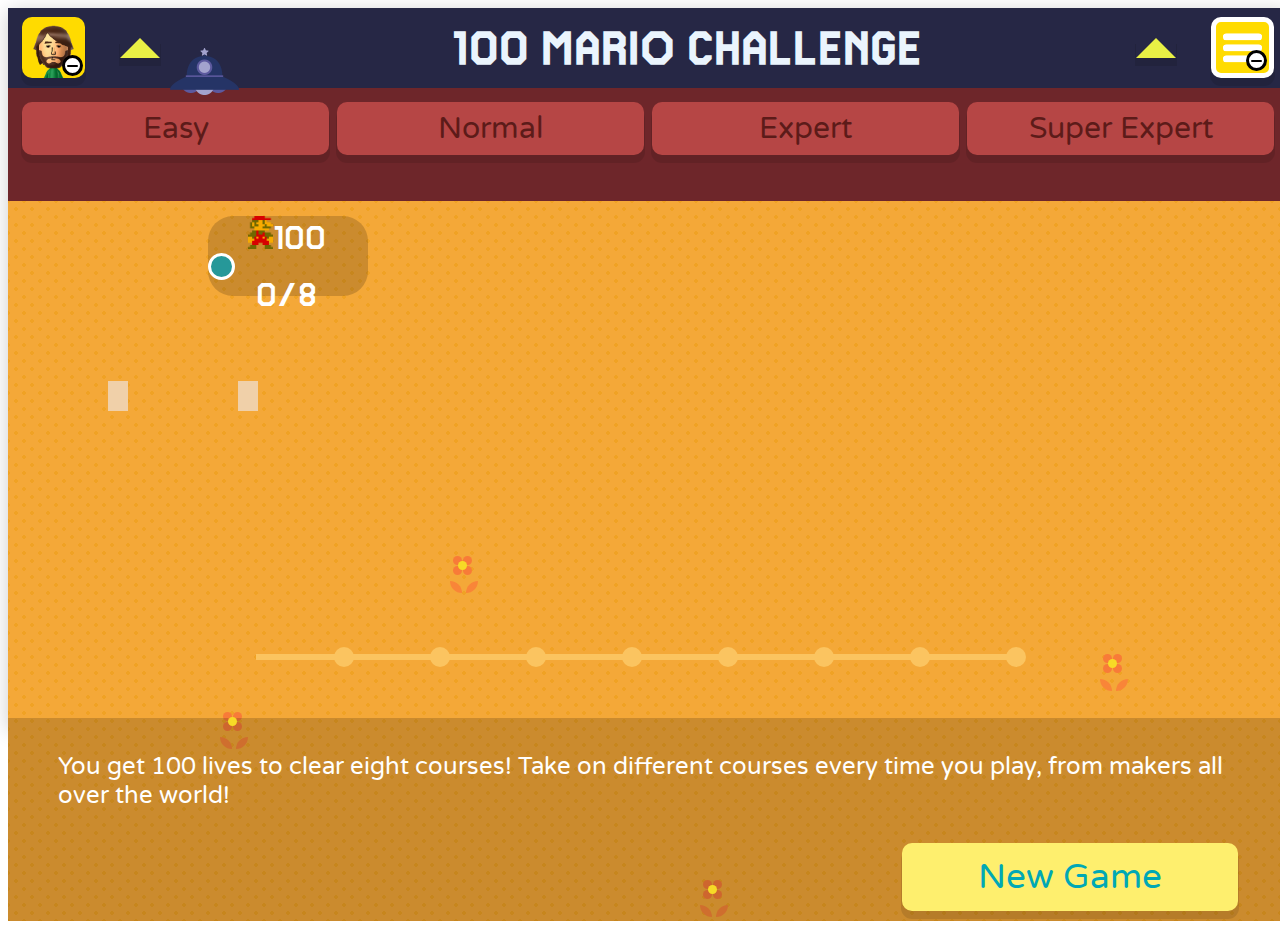
==== index.html @ fe3f192d "First commit" ====
<!DOCTYPE html>
<html>
  <head>
    <meta charset="utf-8">
    <title>100 Mario Challenge</title>
    <link rel="stylesheet" href="css/main.min.css" media="screen">
    <link rel="shortcut icon" href="img/favicon.png">
  </head>
  <body>

    <div class="artboard">

      <header>
        <div class="btn btn--profile">
          <img src="img/mii.png" alt="mii" />
          <div class="circle">
            <div class="line line--short"></div>
          </div>
        </div>
        <div class="arrow-up arrow-up--left"></div>
        <div class="ufo--outer">
          <div class="ufo"></div>
        </div>
        <!-- <img class="ufo" src="img/ufo.png" alt="UFO" /> -->
        <h1>100 Mario Challenge</h1>

        <div class="btn btn--menu">
          <div class="hamburger">
            <div class="line"></div>
            <div class="line"></div>
            <div class="line"></div>
          </div>
          <div class="circle circle--plus">
            <div class="line line--short"></div>
          </div>
        </div>
        <div class="arrow-up arrow-up--right"></div>
      </header>

      <div class="difficulty">
        <div class="btn btn--difficulty active">Easy</div>
        <div class="btn btn--difficulty">Normal</div>
        <div class="btn btn--difficulty">Expert</div>
        <div class="btn btn--difficulty">Super Expert</div>
      </div>

      <div class="map">
        <div class="infobox">
          <div class="infobox__content">
            <div class="lives"><img src="img/mario-sprite.png" alt="mario" />100</div>
            <div class="level"><div class="level__icon"></div>0/8</div>
          </div>
        </div>

        <div class="castle">
          <div class="main"></div>
          <div class="tower tower--left"></div>
          <div class="tower tower--right"></div>

        </div>

        <ul class="path">
          <li></li>
          <li></li>
          <li></li>
          <li></li>
          <li></li>
          <li></li>
          <li></li>
          <li></li>
        </ul>

        <div class="flower flower__one">
          <div class="flower__top">
            <div class="flower__center"></div>
            <div class="flower__petal"></div>
            <div class="flower__petal"></div>
            <div class="flower__petal"></div>
            <div class="flower__petal"></div>
          </div>
          <div class="flower__bottom">
            <div class="flower__leaf flower__leaf--right"></div>
            <div class="flower__leaf flower__leaf--left"></div>
          </div>
        </div>

        <div class="flower flower__two">
          <div class="flower__top">
            <div class="flower__center"></div>
            <div class="flower__petal"></div>
            <div class="flower__petal"></div>
            <div class="flower__petal"></div>
            <div class="flower__petal"></div>
          </div>
          <div class="flower__bottom">
            <div class="flower__leaf flower__leaf--right"></div>
            <div class="flower__leaf flower__leaf--left"></div>
          </div>
        </div>

        <div class="flower flower__three">
          <div class="flower__top">
            <div class="flower__center"></div>
            <div class="flower__petal"></div>
            <div class="flower__petal"></div>
            <div class="flower__petal"></div>
            <div class="flower__petal"></div>
          </div>
          <div class="flower__bottom">
            <div class="flower__leaf flower__leaf--right"></div>
            <div class="flower__leaf flower__leaf--left"></div>
          </div>
        </div>

        <div class="flower flower__four">
          <div class="flower__top">
            <div class="flower__center"></div>
            <div class="flower__petal"></div>
            <div class="flower__petal"></div>
            <div class="flower__petal"></div>
            <div class="flower__petal"></div>
          </div>
          <div class="flower__bottom">
            <div class="flower__leaf flower__leaf--right"></div>
            <div class="flower__leaf flower__leaf--left"></div>
          </div>

          <!-- <div class="ufo"></div> -->
        </div>

        <div class="container">
          <p>
            You get 100 lives to clear eight courses! Take on different courses
            every time you play, from makers all over the world!
          </p>
          <div class="btn btn--new-game">New Game</div>
        </div>
      </div>
    </div>

  </body>
</html>
---- css/main.min.css ----
@import url(https://fonts.googleapis.com/css?family=Varela+Round);@font-face{font-family:'Super-Mario-Maker';src:url("fonts/Super-Mario-Maker.eot") format("embedded-opentype"),url("fonts/Super-Mario-Maker.woff") format("woff"),url("fonts/Super-Mario-Maker.ttf") format("truetype"),url("fonts/Super-Mario-Maker.svg#Super-Mario-Maker") format("svg");font-weight:normal;font-style:normal}.artboard{box-sizing:border-box;width:1280px;height:720px;background:#fff;box-shadow:0 3px 20px rgba(0,0,0,0.2);border-radius:3px;margin:0 auto}header{background:#262745;color:#eaf4fd;font-family:'Super-Mario-Maker';font-size:21px;height:80px;padding-left:14px;padding-right:14px;text-align:center}h1{display:inline;line-height:80px;margin:0}.btn{background:#ffdb00;width:63px;height:61px;border-radius:10px;margin-top:9px;box-shadow:0 7px 0 1px rgba(0,0,0,0.1);cursor:pointer;position:relative}.btn--profile{float:left;box-sizing:border-box;overflow:hidden}.btn--profile img{height:auto;width:63px;position:relative;top:50%;transform:translateY(-50%)}.btn--menu{float:right;border:5px solid #fff;box-sizing:border-box}.hamburger{width:39px;margin:0 auto;position:relative;top:50%;transform:translateY(-50%)}.line{width:39px;border-bottom:7px solid #fff;background:#fff;margin-bottom:4px;border-radius:10px}.line:last-child{margin-bottom:0}.line--short{width:11px;border-bottom:2px solid #000;margin:0 auto;position:relative;top:50%;transform:translateY(-50%)}.circle{width:21px;height:21px;border-radius:50%;box-sizing:border-box;border:3px solid #000;background:#fff;position:absolute;bottom:2px;right:2px}.arrow-up{width:0;height:0;border-left:20px solid transparent;border-right:20px solid transparent;border-bottom:20px solid #e8f045;box-shadow:0 7px 0 1px rgba(0,0,0,0.1);position:relative;top:50%;transform:translateY(-50%);animation:moveUpDown 350ms ease-in-out alternate infinite}.arrow-up--left{float:left;margin-left:35px;margin-right:10px}.arrow-up--right{float:right;margin-right:35px}.ufo{height:48px;float:left;width:70px;background:url("../img/ufo-sprite.png") top center;animation:ufoSpin 400ms steps(4) infinite}.ufo--outer{animation:moveUpDown 400ms ease-in-out alternate infinite;position:relative;top:50%;transform:translateY(-50%)}.difficulty{background:#6e262a;height:113px;padding-left:14px;padding-right:14px}.btn--difficulty{display:inline-block;background:#b64645;color:#5c1b19;font-size:30px;font-family:'Varela Round';width:307px;height:53px;margin-top:14px;margin-right:4px;text-align:center;line-height:53px;transition:all 100ms ease-in-out}.btn--difficulty:last-child{margin-right:0}.btn--difficulty:hover{background:#450100;color:#fde9e8;transform:translateY(-4px);box-shadow:none}.map{background-color:#f4a838;background-image:radial-gradient(#f0a224 15%, transparent 16%),radial-gradient(#f0a224 15%, transparent 16%);background-size:16px 16px;background-position:0 0, 8px 8px;height:100%;position:relative}.path{position:relative;top:200px;left:250px}li{width:20px;height:20px;border-radius:50%;background:#fbc460;margin:0 36px;display:inline-block;position:relative}li::before{content:'';position:absolute;top:7px;left:-78px;width:80px;height:6px;background:#fbc460}.flower{position:relative}.flower__one{top:230px;left:220px}.flower__two{top:50px;left:450px}.flower__three{top:350px;left:700px}.flower__four{top:100px;left:1100px}.flower__center{width:9px;height:9px;border-radius:50%;background:#f7da26;z-index:2;position:relative}.flower__petal{width:9px;height:9px;border-radius:50%;background:#f87b38;position:relative}.flower__petal:nth-child(2){top:-14px;left:-5px}.flower__petal:nth-child(3){top:-23px;left:5px}.flower__petal:nth-child(4){top:-22px;left:5px}.flower__petal:nth-child(5){top:-31px;left:-5px}.flower__top{position:absolute;animation:rotateLeftRight 500ms ease-in-out infinite alternate}.flower__leaf{width:12px;height:12px;background-color:#f98538;border-radius:100px 0;position:relative;animation:rotateUpDown 300ms ease-in-out infinite}.flower__leaf:first-child{left:8px;top:20px;animation-direction:alternate;transform-origin:bottom left}.flower__leaf:last-child{left:-8px;top:8px;animation-direction:alternate-reverse;transform-origin:bottom right}.flower__leaf--left{border-radius:0 100px}.infobox{width:160px;height:80px;background:rgba(0,0,0,0.17);border-radius:25px;font-family:'Super-Mario-Maker';font-size:30px;color:#fff;text-align:center;position:relative;top:15px;left:200px}.infobox img{width:25px;height:auto}.infobox__content{margin:0 auto}.level__icon{width:27px;height:27px;border-radius:50%;background:#269899;box-sizing:border-box;border:3px solid #fff}@keyframes moveUpDown{from{transform:translateY(0)}to{transform:translateY(-10px)}}@keyframes rotateUpDown{from{transform:rotate(-10deg)}to{transform:rotate(10deg)}}@keyframes rotateLeftRight{from{transform:rotate(-20deg)}to{transform:rotate(20deg)}}.container{position:absolute;padding:8px 8px 32px 8px;background:rgba(0,0,0,0.17);font-family:'Varela Round';font-size:24px;color:#fff;padding:10px 50px;bottom:0;right:0;left:0}.btn--new-game{width:336px;height:68px;line-height:68px;text-align:center;font-size:35px;float:right;background:#feef6e;color:#00a8b5}.castle{width:150px;height:150px;position:relative;top:100px;left:100px}.tower{height:30px;width:20px;background:#f0d0a9}.tower--left{float:left}.tower--right{float:right}@keyframes ufoSpin{100%{background-position:center 192px}}
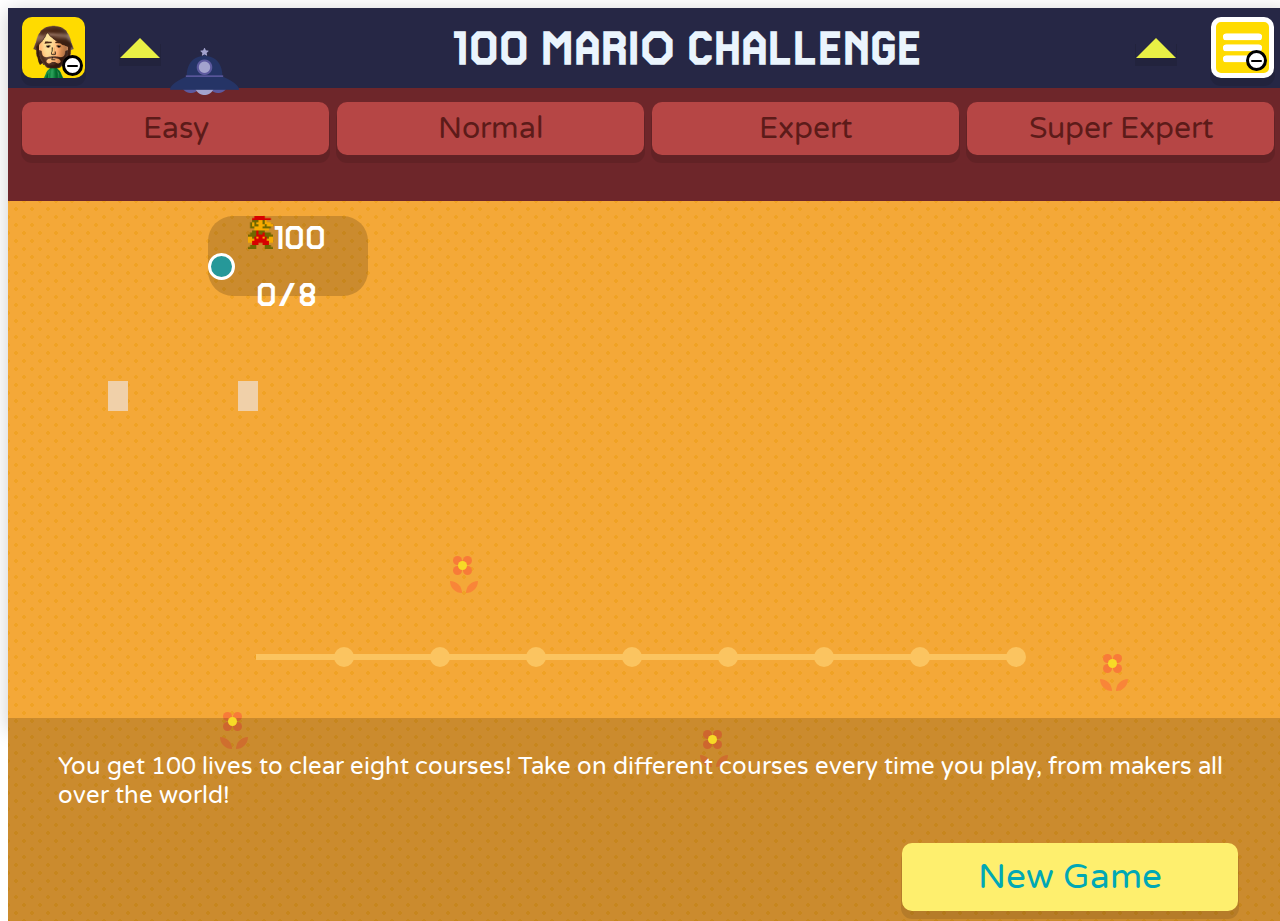
==== commit 956ebc35: "Reorganize project" ====
--- a/index.html
+++ b/index.html
@@ -11,17 +11,20 @@
     <div class="artboard">
 
       <header>
+
         <div class="btn btn--profile">
           <img src="img/mii.png" alt="mii" />
           <div class="circle">
             <div class="line line--short"></div>
           </div>
         </div>
+
         <div class="arrow-up arrow-up--left"></div>
+
         <div class="ufo--outer">
           <div class="ufo"></div>
         </div>
-        <!-- <img class="ufo" src="img/ufo.png" alt="UFO" /> -->
+
         <h1>100 Mario Challenge</h1>
 
         <div class="btn btn--menu">
@@ -30,11 +33,14 @@
             <div class="line"></div>
             <div class="line"></div>
           </div>
+
           <div class="circle circle--plus">
             <div class="line line--short"></div>
           </div>
         </div>
+
         <div class="arrow-up arrow-up--right"></div>
+
       </header>
 
       <div class="difficulty">
@@ -45,6 +51,7 @@
       </div>
 
       <div class="map">
+
         <div class="infobox">
           <div class="infobox__content">
             <div class="lives"><img src="img/mario-sprite.png" alt="mario" />100</div>
@@ -56,7 +63,6 @@
           <div class="main"></div>
           <div class="tower tower--left"></div>
           <div class="tower tower--right"></div>
-
         </div>
 
         <ul class="path">
@@ -125,7 +131,6 @@
             <div class="flower__leaf flower__leaf--left"></div>
           </div>
 
-          <!-- <div class="ufo"></div> -->
         </div>
 
         <div class="container">
@@ -133,8 +138,10 @@
             You get 100 lives to clear eight courses! Take on different courses
             every time you play, from makers all over the world!
           </p>
+
           <div class="btn btn--new-game">New Game</div>
         </div>
+        
       </div>
     </div>
 
--- a/css/main.min.css
+++ b/css/main.min.css
@@ -1 +1 @@
-@import url(https://fonts.googleapis.com/css?family=Varela+Round);@font-face{font-family:'Super-Mario-Maker';src:url("fonts/Super-Mario-Maker.eot") format("embedded-opentype"),url("fonts/Super-Mario-Maker.woff") format("woff"),url("fonts/Super-Mario-Maker.ttf") format("truetype"),url("fonts/Super-Mario-Maker.svg#Super-Mario-Maker") format("svg");font-weight:normal;font-style:normal}.artboard{box-sizing:border-box;width:1280px;height:720px;background:#fff;box-shadow:0 3px 20px rgba(0,0,0,0.2);border-radius:3px;margin:0 auto}header{background:#262745;color:#eaf4fd;font-family:'Super-Mario-Maker';font-size:21px;height:80px;padding-left:14px;padding-right:14px;text-align:center}h1{display:inline;line-height:80px;margin:0}.btn{background:#ffdb00;width:63px;height:61px;border-radius:10px;margin-top:9px;box-shadow:0 7px 0 1px rgba(0,0,0,0.1);cursor:pointer;position:relative}.btn--profile{float:left;box-sizing:border-box;overflow:hidden}.btn--profile img{height:auto;width:63px;position:relative;top:50%;transform:translateY(-50%)}.btn--menu{float:right;border:5px solid #fff;box-sizing:border-box}.hamburger{width:39px;margin:0 auto;position:relative;top:50%;transform:translateY(-50%)}.line{width:39px;border-bottom:7px solid #fff;background:#fff;margin-bottom:4px;border-radius:10px}.line:last-child{margin-bottom:0}.line--short{width:11px;border-bottom:2px solid #000;margin:0 auto;position:relative;top:50%;transform:translateY(-50%)}.circle{width:21px;height:21px;border-radius:50%;box-sizing:border-box;border:3px solid #000;background:#fff;position:absolute;bottom:2px;right:2px}.arrow-up{width:0;height:0;border-left:20px solid transparent;border-right:20px solid transparent;border-bottom:20px solid #e8f045;box-shadow:0 7px 0 1px rgba(0,0,0,0.1);position:relative;top:50%;transform:translateY(-50%);animation:moveUpDown 350ms ease-in-out alternate infinite}.arrow-up--left{float:left;margin-left:35px;margin-right:10px}.arrow-up--right{float:right;margin-right:35px}.ufo{height:48px;float:left;width:70px;background:url("../img/ufo-sprite.png") top center;animation:ufoSpin 400ms steps(4) infinite}.ufo--outer{animation:moveUpDown 400ms ease-in-out alternate infinite;position:relative;top:50%;transform:translateY(-50%)}.difficulty{background:#6e262a;height:113px;padding-left:14px;padding-right:14px}.btn--difficulty{display:inline-block;background:#b64645;color:#5c1b19;font-size:30px;font-family:'Varela Round';width:307px;height:53px;margin-top:14px;margin-right:4px;text-align:center;line-height:53px;transition:all 100ms ease-in-out}.btn--difficulty:last-child{margin-right:0}.btn--difficulty:hover{background:#450100;color:#fde9e8;transform:translateY(-4px);box-shadow:none}.map{background-color:#f4a838;background-image:radial-gradient(#f0a224 15%, transparent 16%),radial-gradient(#f0a224 15%, transparent 16%);background-size:16px 16px;background-position:0 0, 8px 8px;height:100%;position:relative}.path{position:relative;top:200px;left:250px}li{width:20px;height:20px;border-radius:50%;background:#fbc460;margin:0 36px;display:inline-block;position:relative}li::before{content:'';position:absolute;top:7px;left:-78px;width:80px;height:6px;background:#fbc460}.flower{position:relative}.flower__one{top:230px;left:220px}.flower__two{top:50px;left:450px}.flower__three{top:350px;left:700px}.flower__four{top:100px;left:1100px}.flower__center{width:9px;height:9px;border-radius:50%;background:#f7da26;z-index:2;position:relative}.flower__petal{width:9px;height:9px;border-radius:50%;background:#f87b38;position:relative}.flower__petal:nth-child(2){top:-14px;left:-5px}.flower__petal:nth-child(3){top:-23px;left:5px}.flower__petal:nth-child(4){top:-22px;left:5px}.flower__petal:nth-child(5){top:-31px;left:-5px}.flower__top{position:absolute;animation:rotateLeftRight 500ms ease-in-out infinite alternate}.flower__leaf{width:12px;height:12px;background-color:#f98538;border-radius:100px 0;position:relative;animation:rotateUpDown 300ms ease-in-out infinite}.flower__leaf:first-child{left:8px;top:20px;animation-direction:alternate;transform-origin:bottom left}.flower__leaf:last-child{left:-8px;top:8px;animation-direction:alternate-reverse;transform-origin:bottom right}.flower__leaf--left{border-radius:0 100px}.infobox{width:160px;height:80px;background:rgba(0,0,0,0.17);border-radius:25px;font-family:'Super-Mario-Maker';font-size:30px;color:#fff;text-align:center;position:relative;top:15px;left:200px}.infobox img{width:25px;height:auto}.infobox__content{margin:0 auto}.level__icon{width:27px;height:27px;border-radius:50%;background:#269899;box-sizing:border-box;border:3px solid #fff}@keyframes moveUpDown{from{transform:translateY(0)}to{transform:translateY(-10px)}}@keyframes rotateUpDown{from{transform:rotate(-10deg)}to{transform:rotate(10deg)}}@keyframes rotateLeftRight{from{transform:rotate(-20deg)}to{transform:rotate(20deg)}}.container{position:absolute;padding:8px 8px 32px 8px;background:rgba(0,0,0,0.17);font-family:'Varela Round';font-size:24px;color:#fff;padding:10px 50px;bottom:0;right:0;left:0}.btn--new-game{width:336px;height:68px;line-height:68px;text-align:center;font-size:35px;float:right;background:#feef6e;color:#00a8b5}.castle{width:150px;height:150px;position:relative;top:100px;left:100px}.tower{height:30px;width:20px;background:#f0d0a9}.tower--left{float:left}.tower--right{float:right}@keyframes ufoSpin{100%{background-position:center 192px}}
+@import url(https://fonts.googleapis.com/css?family=Varela+Round);@font-face{font-family:'Super-Mario-Maker';src:url("fonts/Super-Mario-Maker.eot") format("embedded-opentype"),url("fonts/Super-Mario-Maker.woff") format("woff"),url("fonts/Super-Mario-Maker.ttf") format("truetype"),url("fonts/Super-Mario-Maker.svg#Super-Mario-Maker") format("svg");font-weight:normal;font-style:normal}@keyframes ufoSpin{100%{background-position:center 192px}}@keyframes moveUpDown{from{transform:translateY(0)}to{transform:translateY(-10px)}}@keyframes rotateUpDown{from{transform:rotate(-10deg)}to{transform:rotate(10deg)}}@keyframes rotateLeftRight{from{transform:rotate(-20deg)}to{transform:rotate(20deg)}}header{background:#262745;color:#eaf4fd;font-family:'Super-Mario-Maker';font-size:21px;height:80px;padding-left:14px;padding-right:14px;text-align:center}h1{display:inline;line-height:80px;margin:0}.btn{background:#ffdb00;width:63px;height:61px;border-radius:10px;margin-top:9px;box-shadow:0 7px 0 1px rgba(0,0,0,0.1);cursor:pointer;position:relative}.btn--profile{float:left;box-sizing:border-box;overflow:hidden}.btn--profile img{height:auto;width:63px;position:relative;top:50%;transform:translateY(-50%)}.btn--menu{float:right;border:5px solid #fff;box-sizing:border-box}.hamburger{width:39px;margin:0 auto;position:relative;top:50%;transform:translateY(-50%)}.line{width:39px;border-bottom:7px solid #fff;background:#fff;margin-bottom:4px;border-radius:10px}.line:last-child{margin-bottom:0}.line--short{width:11px;border-bottom:2px solid #000;margin:0 auto;position:relative;top:50%;transform:translateY(-50%)}.circle{width:21px;height:21px;border-radius:50%;box-sizing:border-box;border:3px solid #000;background:#fff;position:absolute;bottom:2px;right:2px}.arrow-up{width:0;height:0;border-left:20px solid transparent;border-right:20px solid transparent;border-bottom:20px solid #e8f045;box-shadow:0 7px 0 1px rgba(0,0,0,0.1);position:relative;top:50%;transform:translateY(-50%);animation:moveUpDown 350ms ease-in-out alternate infinite}.arrow-up--left{float:left;margin-left:35px;margin-right:10px}.arrow-up--right{float:right;margin-right:35px}.ufo{height:48px;width:70px;float:left;background:url("../img/ufo-sprite.png") top center;animation:ufoSpin 400ms steps(4) infinite}.ufo--outer{animation:moveUpDown 400ms ease-in-out alternate infinite;position:relative;top:50%;transform:translateY(-50%)}.difficulty{background:#6e262a;height:113px;padding-left:14px;padding-right:14px}.btn--difficulty{display:inline-block;background:#b64645;color:#5c1b19;font-size:30px;font-family:'Varela Round';width:307px;height:53px;margin-top:14px;margin-right:4px;text-align:center;line-height:53px;transition:all 100ms ease-in-out}.btn--difficulty:last-child{margin-right:0}.btn--difficulty:hover{background:#450100;color:#fde9e8;transform:translateY(-4px);box-shadow:none}.map{background-color:#f4a838;background-image:radial-gradient(#f0a224 15%, transparent 16%),radial-gradient(#f0a224 15%, transparent 16%);background-size:16px 16px;background-position:0 0, 8px 8px;height:100%;position:relative}.path{position:relative;top:200px;left:250px}li{width:20px;height:20px;border-radius:50%;background:#fbc460;margin:0 36px;display:inline-block;position:relative}li::before{content:'';position:absolute;top:7px;left:-78px;width:80px;height:6px;background:#fbc460}.flower{position:relative}.flower__one{top:230px;left:220px}.flower__two{top:50px;left:450px}.flower__three{top:200px;left:700px}.flower__four{top:100px;left:1100px}.flower__center{width:9px;height:9px;border-radius:50%;background:#f7da26;z-index:2;position:relative}.flower__petal{width:9px;height:9px;border-radius:50%;background:#f87b38;position:relative}.flower__petal:nth-child(2){top:-14px;left:-5px}.flower__petal:nth-child(3){top:-23px;left:5px}.flower__petal:nth-child(4){top:-22px;left:5px}.flower__petal:nth-child(5){top:-31px;left:-5px}.flower__top{position:absolute;animation:rotateLeftRight 500ms ease-in-out infinite alternate}.flower__leaf{width:12px;height:12px;background-color:#f98538;border-radius:100px 0;position:relative;animation:rotateUpDown 300ms ease-in-out infinite}.flower__leaf:first-child{left:8px;top:20px;animation-direction:alternate;transform-origin:bottom left}.flower__leaf:last-child{left:-8px;top:8px;animation-direction:alternate-reverse;transform-origin:bottom right}.flower__leaf--left{border-radius:0 100px}.infobox{width:160px;height:80px;background:rgba(0,0,0,0.17);border-radius:25px;font-family:'Super-Mario-Maker';font-size:30px;color:#fff;text-align:center;position:relative;top:15px;left:200px}.infobox img{width:25px;height:auto}.infobox__content{margin:0 auto}.level__icon{width:27px;height:27px;border-radius:50%;background:#269899;box-sizing:border-box;border:3px solid #fff}.container{position:absolute;padding:8px 8px 32px 8px;background:rgba(0,0,0,0.17);font-family:'Varela Round';font-size:24px;color:#fff;padding:10px 50px;bottom:0;right:0;left:0}.btn--new-game{width:336px;height:68px;line-height:68px;text-align:center;font-size:35px;float:right;background:#feef6e;color:#00a8b5}.castle{width:150px;height:150px;position:relative;top:100px;left:100px}.tower{height:30px;width:20px;background:#f0d0a9}.tower--left{float:left}.tower--right{float:right}.artboard{box-sizing:border-box;width:1280px;height:720px;background:#fff;box-shadow:0 3px 20px rgba(0,0,0,0.2);border-radius:3px;margin:0 auto}
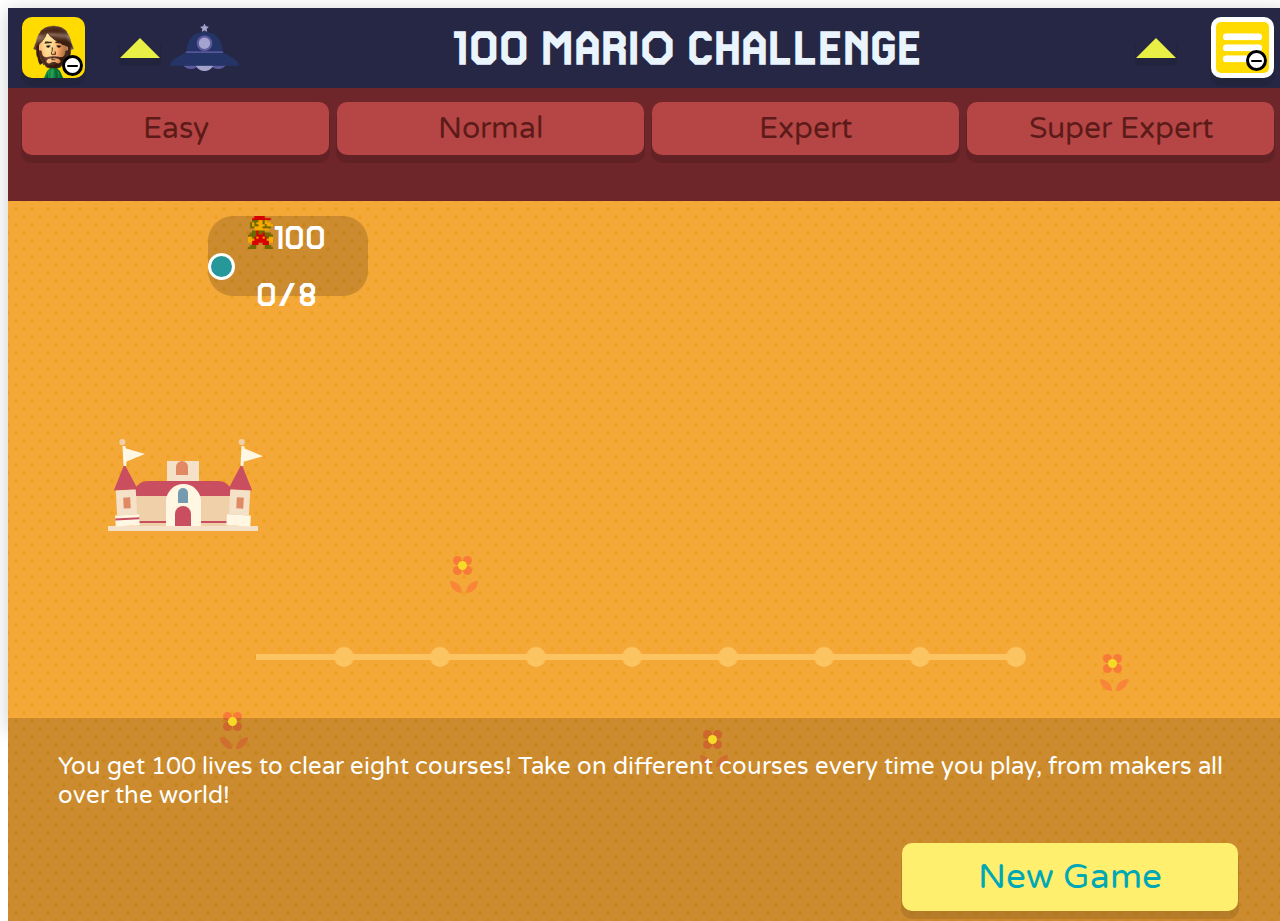
==== commit fed58b28: "More work" ====
--- a/index.html
+++ b/index.html
@@ -21,9 +21,7 @@
 
         <div class="arrow-up arrow-up--left"></div>
 
-        <div class="ufo--outer">
-          <div class="ufo"></div>
-        </div>
+        <div class="ufo"></div>
 
         <h1>100 Mario Challenge</h1>
 
@@ -44,7 +42,7 @@
       </header>
 
       <div class="difficulty">
-        <div class="btn btn--difficulty active">Easy</div>
+        <div class="btn btn--difficulty">Easy</div>
         <div class="btn btn--difficulty">Normal</div>
         <div class="btn btn--difficulty">Expert</div>
         <div class="btn btn--difficulty">Super Expert</div>
@@ -60,9 +58,64 @@
         </div>
 
         <div class="castle">
-          <div class="main"></div>
-          <div class="tower tower--left"></div>
-          <div class="tower tower--right"></div>
+          <div class="tower tower--left">
+
+            <div class="flag">
+              <div class="flag__top"></div>
+              <div class="flag__banner"></div>
+              <div class="flag__pole"></div>
+            </div>
+
+            <div class="tower__top"></div>
+
+            <div class="tower__main">
+              <div class="tower__window"></div>
+            </div>
+
+            <div class="tower__bottom">
+              <div class="stripe tower__bottom__stripe"></div>
+            </div>
+          </div>
+
+          <div class="castle__entrance">
+            <div class="castle__entrance__window"></div>
+
+            <div class="castle__entrance__door"></div>
+
+          </div>
+
+          <div class="castle__second-floor">
+            <div class="castle__second-floor__window"></div>
+          </div>
+
+          <div class="castle__main">
+            <div class="castle__main__top"></div>
+            <div class="castle__main__bottom">
+              <div class="stripe castle__main__bottom__stripe"></div>
+            </div>
+          </div>
+
+          <div class="tower tower--right">
+
+            <div class="flag">
+              <div class="flag__top"></div>
+              <div class="flag__banner"></div>
+              <div class="flag__pole"></div>
+            </div>
+
+            <div class="tower__top"></div>
+
+            <div class="tower__main">
+              <div class="tower__window"></div>
+            </div>
+
+            <div class="tower__bottom">
+              <div class="tower__bottom__stripe"></div>
+            </div>
+          </div>
+
+          <div class="castle__bottom"></div>
+
         </div>
 
         <ul class="path">
@@ -141,7 +194,7 @@
 
           <div class="btn btn--new-game">New Game</div>
         </div>
-        
+
       </div>
     </div>
 
--- a/css/main.min.css
+++ b/css/main.min.css
@@ -1 +1 @@
-@import url(https://fonts.googleapis.com/css?family=Varela+Round);@font-face{font-family:'Super-Mario-Maker';src:url("fonts/Super-Mario-Maker.eot") format("embedded-opentype"),url("fonts/Super-Mario-Maker.woff") format("woff"),url("fonts/Super-Mario-Maker.ttf") format("truetype"),url("fonts/Super-Mario-Maker.svg#Super-Mario-Maker") format("svg");font-weight:normal;font-style:normal}@keyframes ufoSpin{100%{background-position:center 192px}}@keyframes moveUpDown{from{transform:translateY(0)}to{transform:translateY(-10px)}}@keyframes rotateUpDown{from{transform:rotate(-10deg)}to{transform:rotate(10deg)}}@keyframes rotateLeftRight{from{transform:rotate(-20deg)}to{transform:rotate(20deg)}}header{background:#262745;color:#eaf4fd;font-family:'Super-Mario-Maker';font-size:21px;height:80px;padding-left:14px;padding-right:14px;text-align:center}h1{display:inline;line-height:80px;margin:0}.btn{background:#ffdb00;width:63px;height:61px;border-radius:10px;margin-top:9px;box-shadow:0 7px 0 1px rgba(0,0,0,0.1);cursor:pointer;position:relative}.btn--profile{float:left;box-sizing:border-box;overflow:hidden}.btn--profile img{height:auto;width:63px;position:relative;top:50%;transform:translateY(-50%)}.btn--menu{float:right;border:5px solid #fff;box-sizing:border-box}.hamburger{width:39px;margin:0 auto;position:relative;top:50%;transform:translateY(-50%)}.line{width:39px;border-bottom:7px solid #fff;background:#fff;margin-bottom:4px;border-radius:10px}.line:last-child{margin-bottom:0}.line--short{width:11px;border-bottom:2px solid #000;margin:0 auto;position:relative;top:50%;transform:translateY(-50%)}.circle{width:21px;height:21px;border-radius:50%;box-sizing:border-box;border:3px solid #000;background:#fff;position:absolute;bottom:2px;right:2px}.arrow-up{width:0;height:0;border-left:20px solid transparent;border-right:20px solid transparent;border-bottom:20px solid #e8f045;box-shadow:0 7px 0 1px rgba(0,0,0,0.1);position:relative;top:50%;transform:translateY(-50%);animation:moveUpDown 350ms ease-in-out alternate infinite}.arrow-up--left{float:left;margin-left:35px;margin-right:10px}.arrow-up--right{float:right;margin-right:35px}.ufo{height:48px;width:70px;float:left;background:url("../img/ufo-sprite.png") top center;animation:ufoSpin 400ms steps(4) infinite}.ufo--outer{animation:moveUpDown 400ms ease-in-out alternate infinite;position:relative;top:50%;transform:translateY(-50%)}.difficulty{background:#6e262a;height:113px;padding-left:14px;padding-right:14px}.btn--difficulty{display:inline-block;background:#b64645;color:#5c1b19;font-size:30px;font-family:'Varela Round';width:307px;height:53px;margin-top:14px;margin-right:4px;text-align:center;line-height:53px;transition:all 100ms ease-in-out}.btn--difficulty:last-child{margin-right:0}.btn--difficulty:hover{background:#450100;color:#fde9e8;transform:translateY(-4px);box-shadow:none}.map{background-color:#f4a838;background-image:radial-gradient(#f0a224 15%, transparent 16%),radial-gradient(#f0a224 15%, transparent 16%);background-size:16px 16px;background-position:0 0, 8px 8px;height:100%;position:relative}.path{position:relative;top:200px;left:250px}li{width:20px;height:20px;border-radius:50%;background:#fbc460;margin:0 36px;display:inline-block;position:relative}li::before{content:'';position:absolute;top:7px;left:-78px;width:80px;height:6px;background:#fbc460}.flower{position:relative}.flower__one{top:230px;left:220px}.flower__two{top:50px;left:450px}.flower__three{top:200px;left:700px}.flower__four{top:100px;left:1100px}.flower__center{width:9px;height:9px;border-radius:50%;background:#f7da26;z-index:2;position:relative}.flower__petal{width:9px;height:9px;border-radius:50%;background:#f87b38;position:relative}.flower__petal:nth-child(2){top:-14px;left:-5px}.flower__petal:nth-child(3){top:-23px;left:5px}.flower__petal:nth-child(4){top:-22px;left:5px}.flower__petal:nth-child(5){top:-31px;left:-5px}.flower__top{position:absolute;animation:rotateLeftRight 500ms ease-in-out infinite alternate}.flower__leaf{width:12px;height:12px;background-color:#f98538;border-radius:100px 0;position:relative;animation:rotateUpDown 300ms ease-in-out infinite}.flower__leaf:first-child{left:8px;top:20px;animation-direction:alternate;transform-origin:bottom left}.flower__leaf:last-child{left:-8px;top:8px;animation-direction:alternate-reverse;transform-origin:bottom right}.flower__leaf--left{border-radius:0 100px}.infobox{width:160px;height:80px;background:rgba(0,0,0,0.17);border-radius:25px;font-family:'Super-Mario-Maker';font-size:30px;color:#fff;text-align:center;position:relative;top:15px;left:200px}.infobox img{width:25px;height:auto}.infobox__content{margin:0 auto}.level__icon{width:27px;height:27px;border-radius:50%;background:#269899;box-sizing:border-box;border:3px solid #fff}.container{position:absolute;padding:8px 8px 32px 8px;background:rgba(0,0,0,0.17);font-family:'Varela Round';font-size:24px;color:#fff;padding:10px 50px;bottom:0;right:0;left:0}.btn--new-game{width:336px;height:68px;line-height:68px;text-align:center;font-size:35px;float:right;background:#feef6e;color:#00a8b5}.castle{width:150px;height:150px;position:relative;top:100px;left:100px}.tower{height:30px;width:20px;background:#f0d0a9}.tower--left{float:left}.tower--right{float:right}.artboard{box-sizing:border-box;width:1280px;height:720px;background:#fff;box-shadow:0 3px 20px rgba(0,0,0,0.2);border-radius:3px;margin:0 auto}
+@import url(https://fonts.googleapis.com/css?family=Varela+Round);@font-face{font-family:'Super-Mario-Maker';src:url("fonts/Super-Mario-Maker.eot") format("embedded-opentype"),url("fonts/Super-Mario-Maker.woff") format("woff"),url("fonts/Super-Mario-Maker.ttf") format("truetype"),url("fonts/Super-Mario-Maker.svg#Super-Mario-Maker") format("svg");font-weight:normal;font-style:normal}@keyframes ufoSpin{100%{background-position:center 192px}}@keyframes moveUpDown{from{transform:translateY(0)}to{transform:translateY(-10px)}}@keyframes rotateUpDown{from{transform:rotate(-10deg)}to{transform:rotate(10deg)}}@keyframes rotateLeftRight{from{transform:rotate(-20deg)}to{transform:rotate(20deg)}}header{background:#262745;color:#eaf4fd;font-family:'Super-Mario-Maker';font-size:21px;height:80px;padding-left:14px;padding-right:14px;text-align:center}h1{display:inline;line-height:80px;margin:0}.btn{background:#ffdb00;width:63px;height:61px;border-radius:10px;margin-top:9px;box-shadow:0 7px 0 1px rgba(0,0,0,0.1);cursor:pointer;position:relative}.btn--profile{float:left;box-sizing:border-box;overflow:hidden}.btn--profile img{height:auto;width:63px;position:relative;top:50%;transform:translateY(-50%)}.btn--menu{float:right;border:5px solid #fff;box-sizing:border-box}.hamburger{width:39px;margin:0 auto;position:relative;top:50%;transform:translateY(-50%)}.line{width:39px;border-bottom:7px solid #fff;background:#fff;margin-bottom:4px;border-radius:10px}.line:last-child{margin-bottom:0}.line--short{width:11px;border-bottom:2px solid #000;margin:0 auto;position:relative;top:50%;transform:translateY(-50%)}.circle{width:21px;height:21px;border-radius:50%;box-sizing:border-box;border:3px solid #000;background:#fff;position:absolute;bottom:2px;right:2px}.arrow-up{width:0;height:0;border-left:20px solid transparent;border-right:20px solid transparent;border-bottom:20px solid #e8f045;box-shadow:0 7px 0 1px rgba(0,0,0,0.1);position:relative;top:50%;transform:translateY(-50%);animation:moveUpDown 350ms ease-in-out alternate infinite}.arrow-up--left{float:left;margin-left:35px;margin-right:10px}.arrow-up--right{float:right;margin-right:35px}.ufo{height:48px;width:70px;float:left;background:url("../img/ufo-sprite.png") top center;animation:ufoSpin 400ms steps(4) infinite;position:relative;top:50%;transform:translateY(-50%)}.ufo--outer{animation:moveUpDown 400ms ease-in-out alternate infinite;position:relative;top:50%;transform:translateY(-50%)}.difficulty{background:#6e262a;height:113px;padding-left:14px;padding-right:14px}.btn--difficulty{display:inline-block;background:#b64645;color:#5c1b19;font-size:30px;font-family:'Varela Round';width:307px;height:53px;margin-top:14px;margin-right:4px;text-align:center;line-height:53px;transition:all 150ms ease-in-out}.btn--difficulty:last-child{margin-right:0}.btn--difficulty:hover{background:#450100;color:#fde9e8;transform:translateY(-4px);box-shadow:none}.map{background-color:#f4a838;background-image:radial-gradient(#f0a224 15%, transparent 16%),radial-gradient(#f0a224 15%, transparent 16%);background-size:16px 16px;background-position:0 0, 8px 8px;position:relative;height:100%}.path{position:relative;top:200px;left:250px}li{width:20px;height:20px;border-radius:50%;background:#fbc460;margin:0 36px;display:inline-block;position:relative}li::before{content:'';position:absolute;top:7px;left:-78px;width:80px;height:6px;background:#fbc460}.flower{position:relative;width:0}.flower__one{top:230px;left:220px}.flower__two{top:50px;left:450px}.flower__three{top:200px;left:700px}.flower__four{top:100px;left:1100px}.flower__center{width:9px;height:9px;border-radius:50%;background:#f7da26;z-index:2;position:relative}.flower__petal{width:9px;height:9px;border-radius:50%;background:#f87b38;position:relative}.flower__petal:nth-child(2){top:-14px;left:-5px}.flower__petal:nth-child(3){top:-23px;left:5px}.flower__petal:nth-child(4){top:-22px;left:5px}.flower__petal:nth-child(5){top:-31px;left:-5px}.flower__top{position:absolute;animation:rotateLeftRight 500ms ease-in-out infinite alternate}.flower__leaf{width:12px;height:12px;background-color:#f98538;border-radius:100px 0;position:relative;animation:rotateUpDown 300ms ease-in-out infinite}.flower__leaf:first-child{left:8px;top:20px;animation-direction:alternate;transform-origin:bottom left}.flower__leaf:last-child{left:-8px;top:8px;animation-direction:alternate-reverse;transform-origin:bottom right}.flower__leaf--left{border-radius:0 100px}.infobox{width:160px;height:80px;background:rgba(0,0,0,0.17);border-radius:25px;font-family:'Super-Mario-Maker';font-size:30px;color:#fff;text-align:center;position:relative;top:15px;left:200px}.infobox img{width:25px;height:auto}.infobox__content{margin:0 auto}.level__icon{width:27px;height:27px;border-radius:50%;background:#269899;box-sizing:border-box;border:3px solid #fff}.container{position:absolute;padding:8px 8px 32px 8px;background:rgba(0,0,0,0.17);font-family:'Varela Round';font-size:24px;color:#fff;padding:10px 50px;bottom:0;right:0;left:0}.btn--new-game{width:336px;height:68px;line-height:68px;text-align:center;font-size:35px;float:right;background:#feef6e;color:#00a8b5}.castle{width:150px;height:150px;position:relative;top:100px;left:100px}.tower__main{height:25px;width:20px;background:#f5e1c8;position:relative;left:2px}.tower--left{position:absolute;bottom:5px;left:5px;transform:rotate(-3deg)}.tower--right{position:absolute;bottom:5px;right:5px;transform:rotate(3deg)}.tower__top{width:0;height:0;border-left:12px solid transparent;border-right:12px solid transparent;border-bottom:26px solid #c94e60}.flag__pole{height:20px;width:3px;background:#fff7e2;position:relative;top:2px;left:11px;border-radius:0 0 1px 1px}.flag__banner{width:0;height:0;border-top:7px solid transparent;border-left:20px solid #fff7e2;border-bottom:7px solid transparent;position:relative;top:18px;left:13px}.flag__top{height:6px;width:6px;border-radius:50%;background:#f0d0a9;position:relative;top:15px;left:8px}.tower{z-index:2}.tower__bottom{width:24px;height:11px;background:#fff7e2}.stripe{width:100%;height:2px;background:#c94e60;position:relative}.tower__bottom__stripe{top:3px}.tower__window{height:11px;width:7px;background:#e18963;margin:0 auto;position:relative;top:50%;transform:translateY(-50%)}.castle__bottom{height:5px;width:100%;background:#f5e1c8;position:absolute;bottom:0}.castle__entrance{width:35px;height:42px;position:absolute;bottom:5px;left:calc(50% - 35px/2);margin:0 auto;border-radius:35px 35px 0 0;background:#fff7e2;z-index:2}.castle__entrance__door{height:20px;width:16px;border-radius:16px 16px 0 0;background:#c94e60;position:absolute;bottom:0;left:calc(50% - 16px/2)}.castle__entrance__window{height:15px;width:10px;border-radius:10px 10px 0 0;background:#759bb0;position:absolute;top:4px;left:calc(50% - 10px/2)}.castle__main__bottom{width:100px;height:30px;background:#f0d0a9;position:absolute;left:calc(50% - 100px/2);bottom:5px}.castle__main__bottom__stripe{top:25px}.castle__main__top{width:100px;height:15px;border-radius:15px 15px 0 0;background:#c94e60;position:absolute;left:calc(50% - 100px/2);bottom:35px}.castle__second-floor{width:32px;height:20px;background:#f5e1c8;position:relative;left:calc(50% - 32px/2);top:80px}.castle__second-floor__window{width:12px;height:14px;border-radius:14px 14px 0 0;background:#e18963;left:calc(50% - 14px/2);position:relative}.artboard{box-sizing:border-box;width:1280px;height:720px;background:#fff;box-shadow:0 3px 20px rgba(0,0,0,0.2);border-radius:3px;margin:0 auto}
